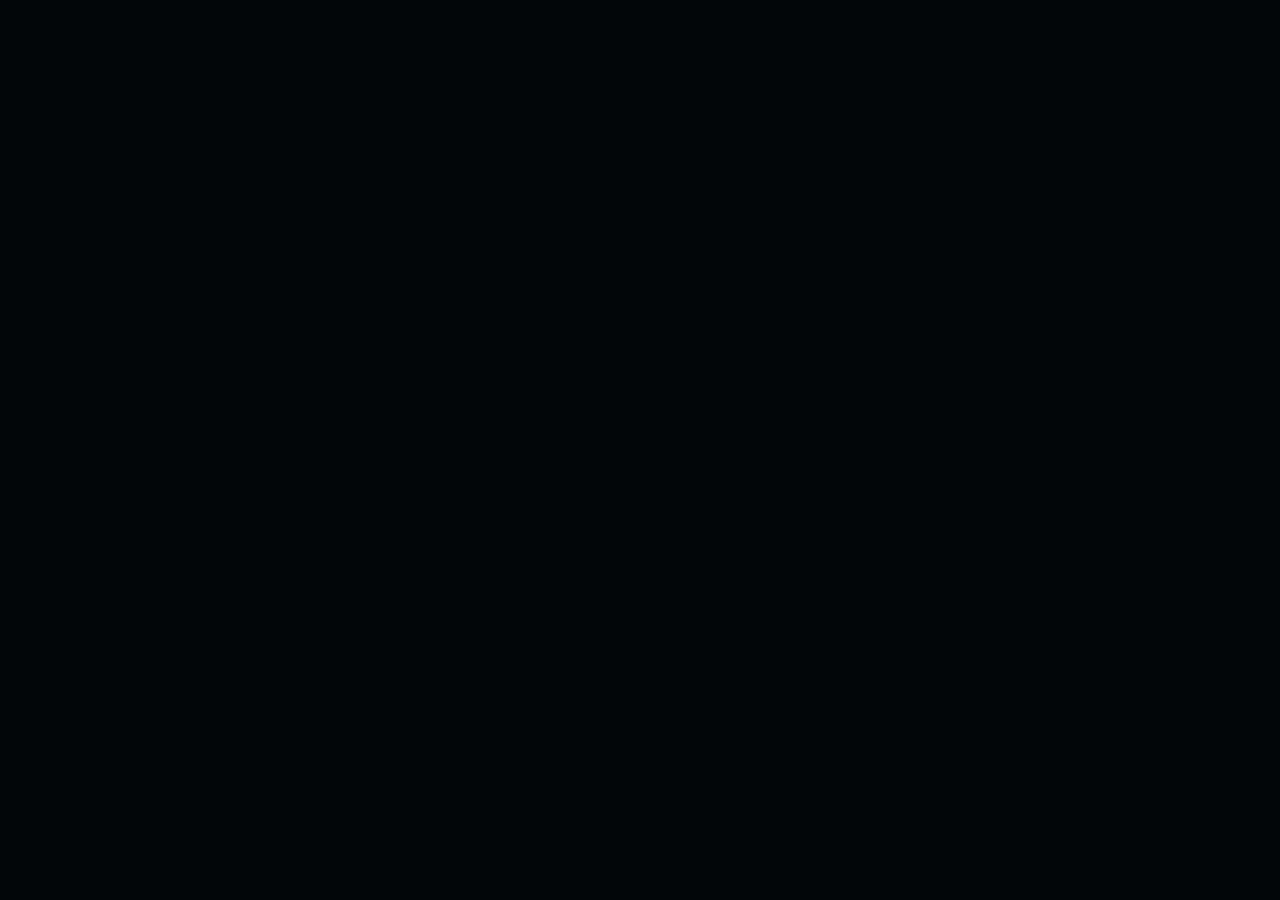
==== cv.html @ 4344e300 "Add pages" ====
<!doctype html>
<html lang="en">
<head>
  <meta charset="UTF-8" />
  <meta name="viewport"
        content="width=device-width, initial-scale=1" />
  <meta name="theme-color"
        content="#030609" />
  <meta name="description"
        content="ROOTPDX - ideas, questions, and projects by Glen Sasek." />
  <title>ROOTPDX</title>
  <link rel="icon"
        href="favicon.svg"
        type="image/svg+xml" />
  <link rel="stylesheet"
        href="reset.css" />
  <link rel="stylesheet"
        href="styles.css" />
</head>
<body>
  
</body>
</html>
---- styles.css ----
:root {
  --rootpdx-blue: #1683ff;
  --rootpdx-black: #030609;
  --rootpdx-dim: #0c61bd;

  color: var(--rootpdx-blue);
  background-color: var(--rootpdx-black);
  font-family:
    ui-monospace, "SFMono-Regular", Consolas, "Liberation Mono", monospace;
  color-scheme: dark;
}

body {
  min-height: 100svh;
  background-color: var(--rootpdx-black);
}

main {
  width: min(100% - 2rem, 48rem);
  margin: 0 auto;
  padding: clamp(3rem, 10vw, 7rem) 0;
}

header {
  position: sticky;
  top: 0;
  z-index: 1;
  padding: 1rem 0;
  margin-bottom: clamp(2.5rem, 7vw, 4rem);
  background-color: var(--rootpdx-black);

  #contact-section {
    position: absolute;
    top: -5em;

    p {
      font-size: small;
      line-height: 1.25em;
    }

    a {
      color: var(--rootpdx-blue);
      text-decoration: none;
    }
  }

  form.cli-form {
    display: flex;
    align-items: center;
    gap: 0.65rem;
    margin: 0;
    white-space: nowrap;

    label {
      color: var(--rootpdx-dim);

      strong {
        color: var(--rootpdx-blue);
        font-weight: bolder;
      }
    }

    input {
      /* width: 1ch; */
      padding: 0;
      border: 0;
      border-radius: 0;
      outline: 0;
      color: var(--rootpdx-blue);
      background: transparent;
      /* caret-color: transparent; */
      font: inherit;
    }
  }
}

nav {
  ol {
    padding-left: 0;
    list-style-type: none;

    li {
      padding: 0.65rem 0 0.5rem 0;

      a {
        color: var(--rootpdx-blue);
        text-decoration: none;
      }

      a:hover,
      a:focus-visible {
        color: #7db8ff;
      }
    }
  }
}

.visually-hidden {
  position: absolute;
  width: 1px;
  height: 1px;
  padding: 0;
  margin: -1px;
  overflow: hidden;
  clip: rect(0, 0, 0, 0);
  white-space: nowrap;
  border: 0;
}

@media (max-width: 34rem) {
  main {
    width: min(100% - 1.5rem, 48rem);

    form.cli-form {
      align-items: flex-start;
      flex-wrap: wrap;

      label {
        width: 100%;
      }
    }
  }
}
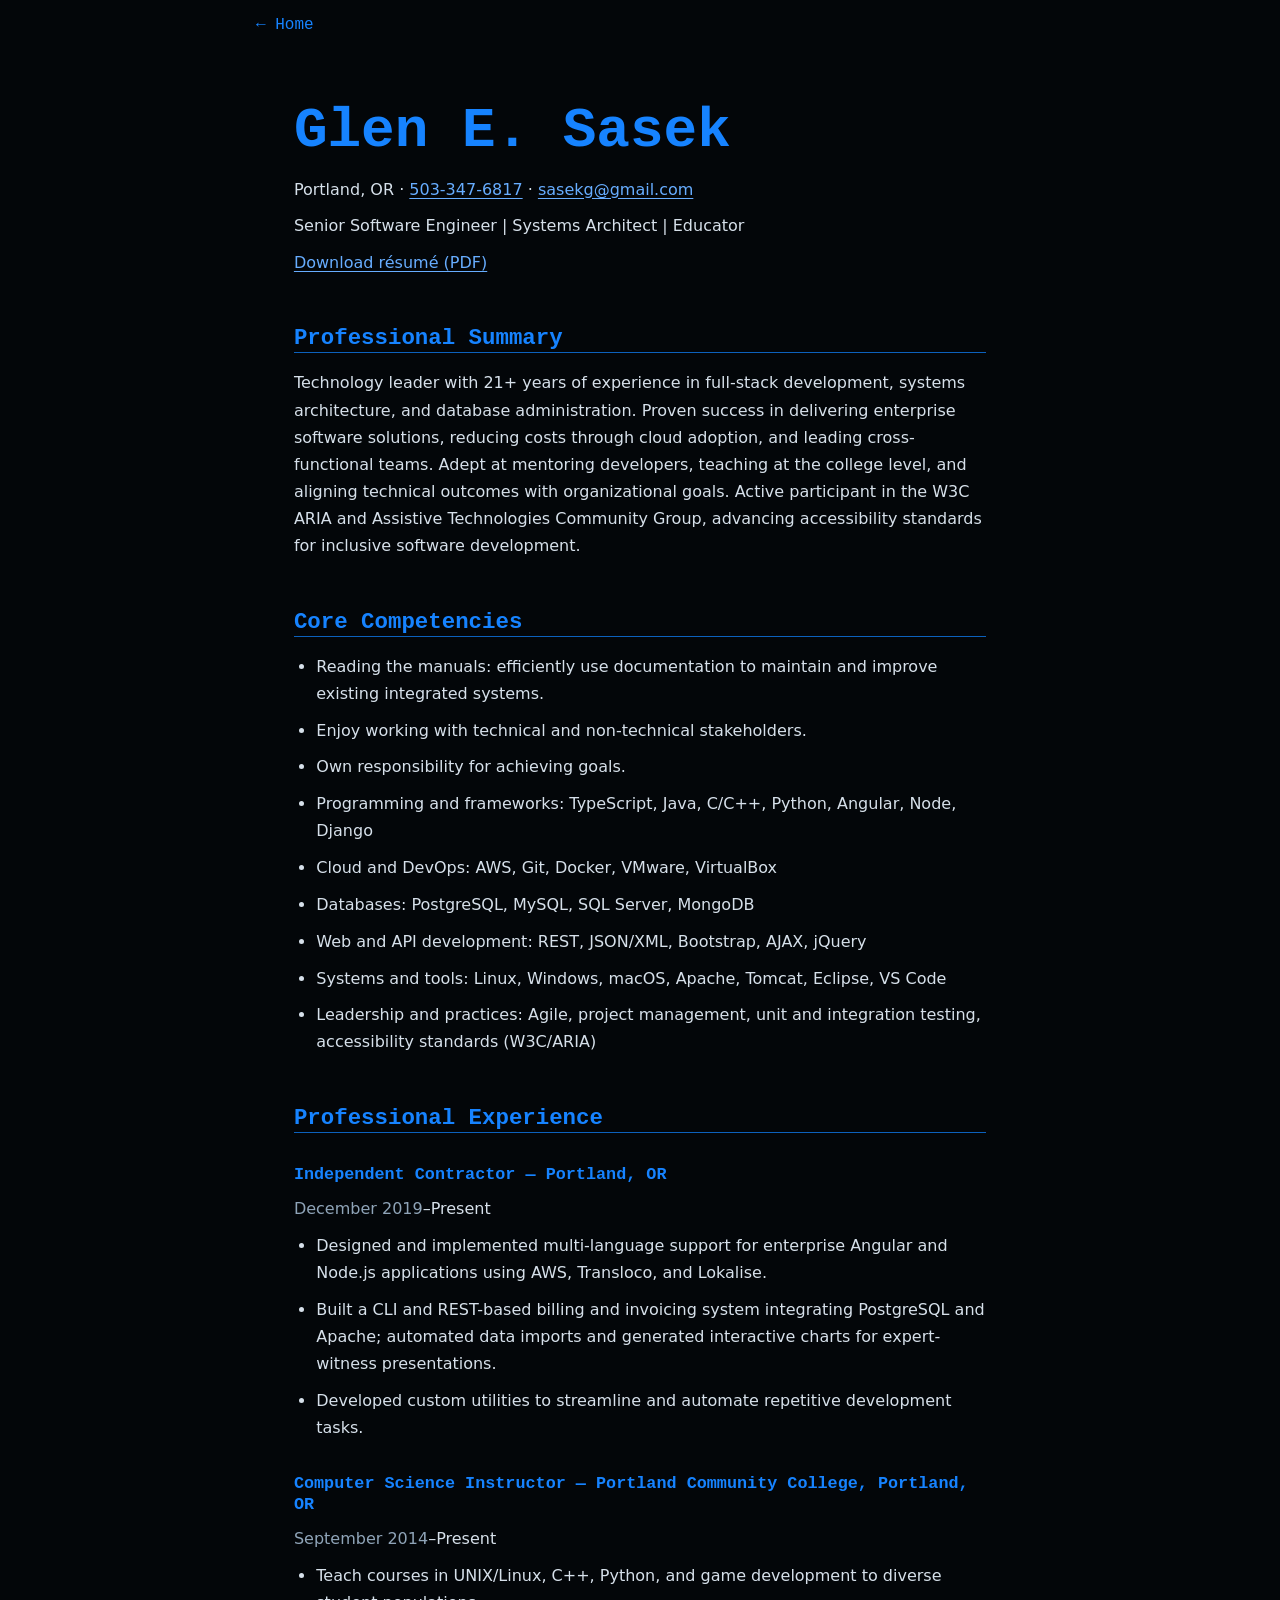
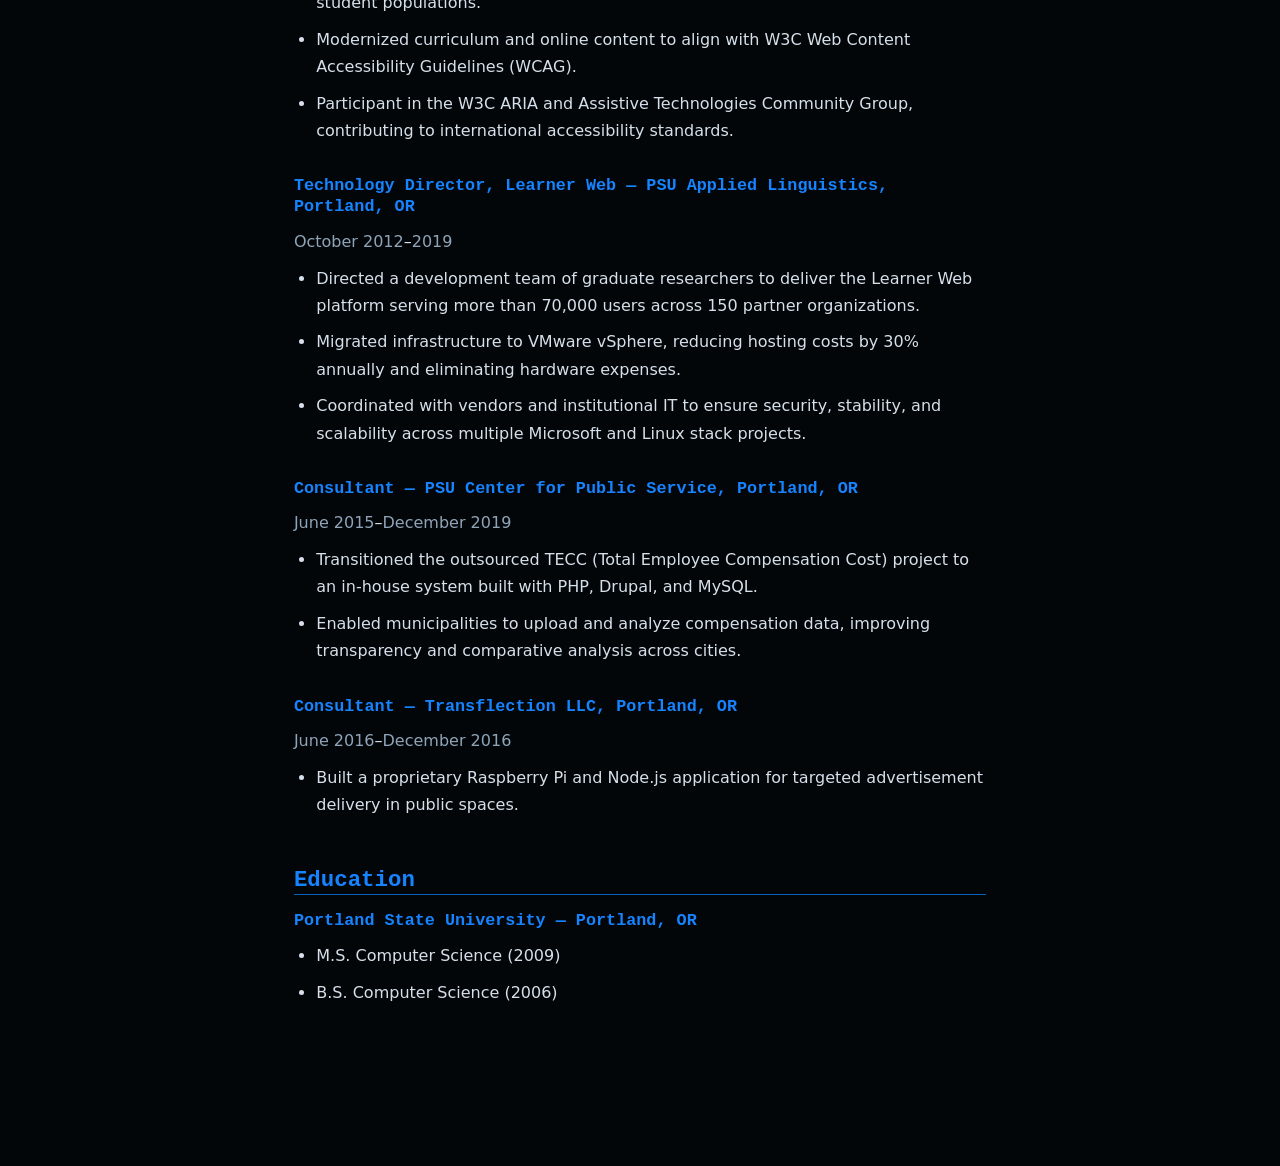
==== commit c6c4a60e: "Enhance CV, projects, and notes pages with structured content and navigation improvements" ====
--- a/cv.html
+++ b/cv.html
@@ -18,6 +18,99 @@
         href="styles.css" />
 </head>
 <body>
-  
+  <nav class="page-navigation" aria-label="Page navigation">
+    <a href="index.html">← Home</a>
+  </nav>
+  <main class="cv" id="cv-main">
+    <article id="cv-article">
+      <section aria-labelledby="cv-heading">
+        <h1 id="cv-heading">Glen E. Sasek</h1>
+        <p>Portland, OR · <a href="tel:+15033476817">503-347-6817</a> · <a href="mailto:sasekg@gmail.com">sasekg@gmail.com</a></p>
+        <p>Senior Software Engineer | Systems Architect | Educator</p>
+        <p><a href="Glen-Sasek-Resume.pdf" download>Download résumé (PDF)</a></p>
+      </section>
+
+      <section aria-labelledby="summary-heading">
+        <h2 id="summary-heading">Professional Summary</h2>
+        <p>Technology leader with 21+ years of experience in full-stack development, systems architecture, and database administration. Proven success in delivering enterprise software solutions, reducing costs through cloud adoption, and leading cross-functional teams. Adept at mentoring developers, teaching at the college level, and aligning technical outcomes with organizational goals. Active participant in the W3C ARIA and Assistive Technologies Community Group, advancing accessibility standards for inclusive software development.</p>
+      </section>
+
+      <section aria-labelledby="competencies-heading">
+        <h2 id="competencies-heading">Core Competencies</h2>
+        <ul>
+          <li>Reading the manuals: efficiently use documentation to maintain and improve existing integrated systems.</li>
+          <li>Enjoy working with technical and non-technical stakeholders.</li>
+          <li>Own responsibility for achieving goals.</li>
+          <li>Programming and frameworks: TypeScript, Java, C/C++, Python, Angular, Node, Django</li>
+          <li>Cloud and DevOps: AWS, Git, Docker, VMware, VirtualBox</li>
+          <li>Databases: PostgreSQL, MySQL, SQL Server, MongoDB</li>
+          <li>Web and API development: REST, JSON/XML, Bootstrap, AJAX, jQuery</li>
+          <li>Systems and tools: Linux, Windows, macOS, Apache, Tomcat, Eclipse, VS Code</li>
+          <li>Leadership and practices: Agile, project management, unit and integration testing, accessibility standards (W3C/ARIA)</li>
+        </ul>
+      </section>
+
+      <section aria-labelledby="experience-heading">
+        <h2 id="experience-heading">Professional Experience</h2>
+
+        <section>
+          <h3>Independent Contractor — Portland, OR</h3>
+          <p><time datetime="2019-12">December 2019</time>–Present</p>
+          <ul>
+            <li>Designed and implemented multi-language support for enterprise Angular and Node.js applications using AWS, Transloco, and Lokalise.</li>
+            <li>Built a CLI and REST-based billing and invoicing system integrating PostgreSQL and Apache; automated data imports and generated interactive charts for expert-witness presentations.</li>
+            <li>Developed custom utilities to streamline and automate repetitive development tasks.</li>
+          </ul>
+        </section>
+
+        <section>
+          <h3>Computer Science Instructor — Portland Community College, Portland, OR</h3>
+          <p><time datetime="2014-09">September 2014</time>–Present</p>
+          <ul>
+            <li>Teach courses in UNIX/Linux, C++, Python, and game development to diverse student populations.</li>
+            <li>Modernized curriculum and online content to align with W3C Web Content Accessibility Guidelines (WCAG).</li>
+            <li>Participant in the W3C ARIA and Assistive Technologies Community Group, contributing to international accessibility standards.</li>
+          </ul>
+        </section>
+
+        <section>
+          <h3>Technology Director, Learner Web — PSU Applied Linguistics, Portland, OR</h3>
+          <p><time datetime="2012-10">October 2012</time>–<time datetime="2019">2019</time></p>
+          <ul>
+            <li>Directed a development team of graduate researchers to deliver the Learner Web platform serving more than 70,000 users across 150 partner organizations.</li>
+            <li>Migrated infrastructure to VMware vSphere, reducing hosting costs by 30% annually and eliminating hardware expenses.</li>
+            <li>Coordinated with vendors and institutional IT to ensure security, stability, and scalability across multiple Microsoft and Linux stack projects.</li>
+          </ul>
+        </section>
+
+        <section>
+          <h3>Consultant — PSU Center for Public Service, Portland, OR</h3>
+          <p><time datetime="2015-06">June 2015</time>–<time datetime="2019-12">December 2019</time></p>
+          <ul>
+            <li>Transitioned the outsourced TECC (Total Employee Compensation Cost) project to an in-house system built with PHP, Drupal, and MySQL.</li>
+            <li>Enabled municipalities to upload and analyze compensation data, improving transparency and comparative analysis across cities.</li>
+          </ul>
+        </section>
+
+        <section>
+          <h3>Consultant — Transflection LLC, Portland, OR</h3>
+          <p><time datetime="2016-06">June 2016</time>–<time datetime="2016-12">December 2016</time></p>
+          <ul>
+            <li>Built a proprietary Raspberry Pi and Node.js application for targeted advertisement delivery in public spaces.</li>
+          </ul>
+        </section>
+      </section>
+
+      <section aria-labelledby="education-heading">
+        <h2 id="education-heading">Education</h2>
+        <h3>Portland State University — Portland, OR</h3>
+        <ul>
+          <li>M.S. Computer Science (2009)</li>
+          <li>B.S. Computer Science (2006)</li>
+        </ul>
+      </section>
+    </article>
+  </main>
+
 </body>
 </html>
--- a/styles.css
+++ b/styles.css
@@ -19,6 +19,10 @@
   width: min(100% - 2rem, 48rem);
   margin: 0 auto;
   padding: clamp(3rem, 10vw, 7rem) 0;
+}
+
+#cv-main {
+    padding-top: 3em;
 }
 
 header {
@@ -41,6 +45,18 @@
     a {
       color: var(--rootpdx-blue);
       text-decoration: none;
+    }
+  }
+
+  #tagline-section {
+    position: absolute;
+    right: 0px;
+    text-align: right;
+    top: -5em;
+
+    p {
+      font-size: small;
+      line-height: 1.25em;
     }
   }
 
@@ -95,6 +111,32 @@
   }
 }
 
+.page-navigation {
+  position: fixed;
+  inset: 0 0 auto;
+  z-index: 10;
+  background-color: var(--rootpdx-black);
+  /* border-bottom: 1px solid var(--rootpdx-dim); */
+
+  a {
+    display: block;
+    width: min(100% - 2rem, 48rem);
+    margin-inline: auto;
+    padding-block: 1rem;
+    color: var(--rootpdx-blue);
+    text-decoration: none;
+  }
+
+  a:hover,
+  a:focus-visible {
+    color: #7db8ff;
+  }
+}
+
+.page-navigation + main {
+  padding-top: clamp(4.5rem, 10vw, 7rem);
+}
+
 .visually-hidden {
   position: absolute;
   width: 1px;
@@ -121,3 +163,68 @@
     }
   }
 }
+
+article#cv-article,
+article.note {
+  max-width: 68ch;
+  margin-inline: auto;
+  color: #d6e0ea;
+  font-family:
+    system-ui,
+    -apple-system,
+    BlinkMacSystemFont,
+    "Segoe UI",
+    sans-serif;
+  font-size: 1rem;
+  line-height: 1.7;
+
+  & > section {
+    margin-block: 3rem;
+  }
+
+  & section section {
+    margin-block: 2rem;
+  }
+
+  h1,
+  h2,
+  h3 {
+    color: var(--rootpdx-blue);
+    font-family: ui-monospace, "SFMono-Regular", Consolas, monospace;
+    line-height: 1.25;
+  }
+
+  h1 {
+    font-size: clamp(2rem, 6vw, 3.5rem);
+  }
+
+  h2 {
+    margin-bottom: 1rem;
+    font-size: 1.4rem;
+    border-bottom: 1px solid var(--rootpdx-dim);
+  }
+
+  h3 {
+    margin-bottom: 0.25rem;
+    font-size: 1.05rem;
+  }
+
+  p,
+  li {
+    margin-block: 0.6rem;
+  }
+
+  ul {
+    padding-left: 1.4rem;
+  }
+
+  time {
+    color: #8fa4b8;
+  }
+
+  a {
+    color: #67adff;
+    text-decoration: underline;
+    text-underline-offset: 0.2em;
+  }
+}
